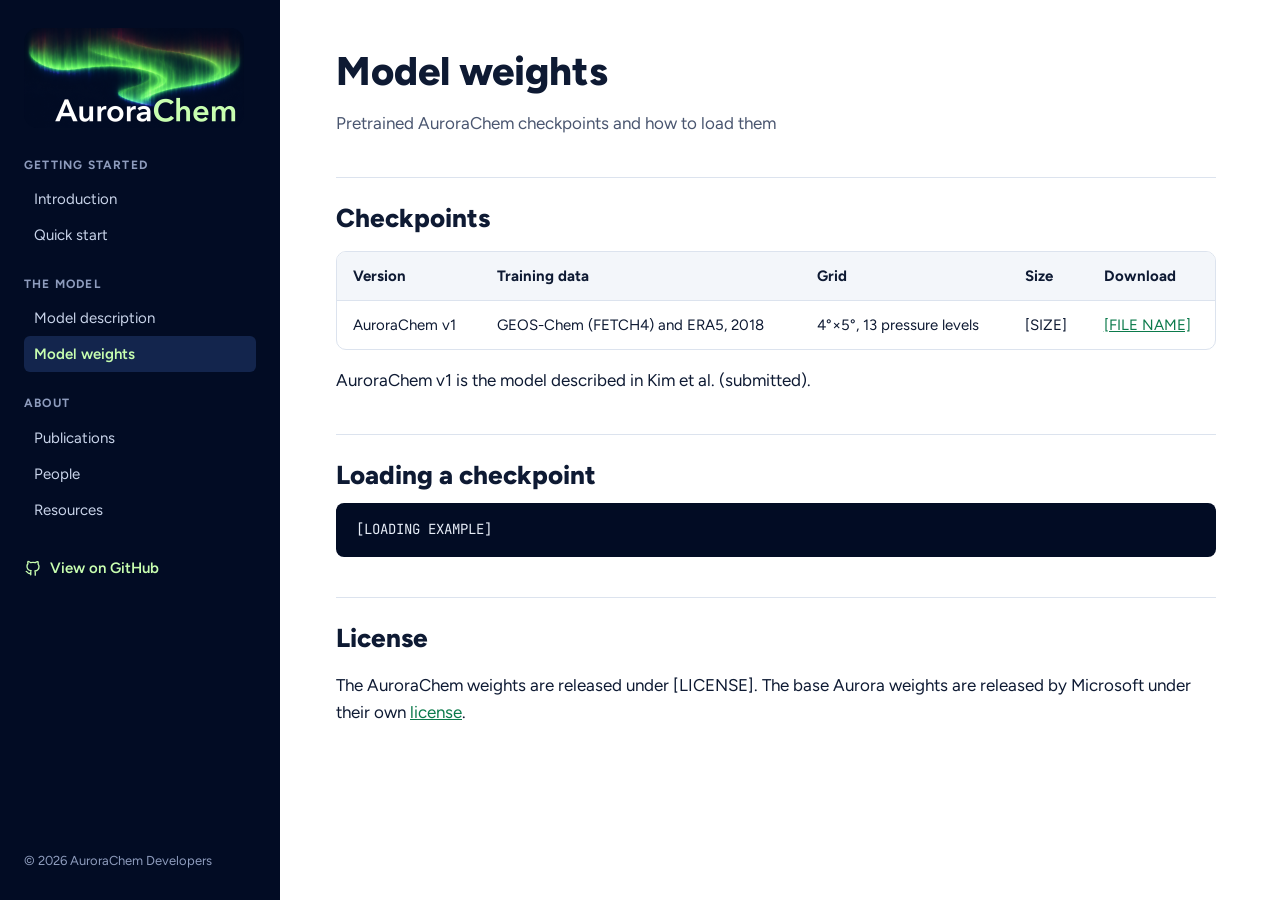
==== model-weights.html @ 31a06363 "Updating website, A. Turner" ====
<!doctype html>
<html lang="en">
<head>
  <meta charset="utf-8">
  <meta name="viewport" content="width=device-width, initial-scale=1">
  <title>Model weights | AuroraChem</title>
  <meta name="description" content="Pretrained AuroraChem checkpoints and how to load them.">
  <link rel="icon" href="images/logo.ico">
  <link rel="preconnect" href="https://fonts.googleapis.com">
  <link rel="preconnect" href="https://fonts.gstatic.com" crossorigin>
  <link href="https://fonts.googleapis.com/css2?family=Figtree:wght@400;500;600;700;800&amp;family=JetBrains+Mono:wght@400;500&amp;display=swap" rel="stylesheet">
  <link rel="stylesheet" href="css/style.css">
</head>
<body>
  <div class="layout">
    <aside class="sidebar" id="sidebar">
      <div class="sidebar-top">
        <a class="logo" href="index.html" aria-label="AuroraChem home">
          <img src="images/logo-web.png" alt="AuroraChem" width="880" height="400">
        </a>
        <button class="menu-toggle" type="button" aria-label="Open menu" aria-expanded="false" aria-controls="sidebar-menu">
          <svg width="22" height="22" viewBox="0 0 24 24" fill="none" stroke="currentColor" stroke-width="2" stroke-linecap="round" aria-hidden="true"><path d="M4 6h16M4 12h16M4 18h16"></path></svg>
        </button>
      </div>
      <div class="sidebar-menu" id="sidebar-menu">
      <nav class="nav" aria-label="Site">
        <div>
          <div class="nav-label">Getting started</div>
          <a href="index.html">Introduction</a>
          <a href="quick-start.html">Quick start</a>
        </div>
        <div>
          <div class="nav-label">The model</div>
          <a href="model.html">Model description</a>
          <a href="model-weights.html" aria-current="page">Model weights</a>
        </div>
        <div>
          <div class="nav-label">About</div>
          <a href="publications.html">Publications</a>
          <a href="people.html">People</a>
          <a href="resources.html">Resources</a>
        </div>
      </nav>
      <a class="github-link" href="https://github.com/AuroraChem"><svg width="18" height="18" viewBox="0 0 24 24" fill="none" stroke="currentColor" stroke-width="1.8" stroke-linecap="round" stroke-linejoin="round" aria-hidden="true"><path d="M9 19c-4 1.5-4-2-6-2.5m12 5v-3.5c0-1 .1-1.4-.5-2 2.8-.3 5.5-1.4 5.5-6a4.6 4.6 0 0 0-1.3-3.2 4.2 4.2 0 0 0-.1-3.2s-1.1-.3-3.5 1.3a12 12 0 0 0-6.2 0C6.5 2.8 5.4 3.1 5.4 3.1a4.2 4.2 0 0 0-.1 3.2A4.6 4.6 0 0 0 4 9.5c0 4.6 2.7 5.7 5.5 6-.6.6-.6 1.2-.5 2V21"></path></svg> View on GitHub</a>
      <div class="copyright">&copy; 2026 AuroraChem Developers</div>
      </div>
    </aside>

    <main class="content">
      <div class="content-inner">
        <h1>Model weights</h1>
        <p class="lede">Pretrained AuroraChem checkpoints and how to load them</p>

        <h2>Checkpoints</h2>
        <div class="table-wrap">
          <table>
            <thead>
              <tr><th>Version</th><th>Training data</th><th>Grid</th><th>Size</th><th>Download</th></tr>
            </thead>
            <tbody>
              <tr>
                <td>AuroraChem v1</td>
                <td>GEOS-Chem (FETCH4) and ERA5, 2018</td>
                <td>4&deg;&times;5&deg;, 13 pressure levels</td>
                <td>[SIZE]</td>
                <td><a href="[WEIGHTS URL]">[FILE NAME]</a></td>
              </tr>
            </tbody>
          </table>
        </div>
        <p>AuroraChem v1 is the model described in Kim et al. (submitted).</p>

        <h2>Loading a checkpoint</h2>
<pre><code>[LOADING EXAMPLE]</code></pre>

        <h2>License</h2>
        <p>The AuroraChem weights are released under [LICENSE]. The base Aurora weights are released by Microsoft under their own <a href="https://github.com/microsoft/aurora">license</a>.</p>
      </div>
    </main>
  </div>
  <script>
    (function () {
      var sb = document.getElementById('sidebar');
      var btn = sb.querySelector('.menu-toggle');
      btn.addEventListener('click', function () {
        var open = sb.classList.toggle('open');
        btn.setAttribute('aria-expanded', open ? 'true' : 'false');
        btn.setAttribute('aria-label', open ? 'Close menu' : 'Open menu');
      });
    })();
  </script>
</body>
</html>
---- css/style.css ----
/* AuroraChem site styles */

:root {
  --navy: #020C24;
  --navy-2: #13254D;
  --ink: #0E1A33;
  --muted: #4A5670;
  --line: #DCE3EE;
  --surface: #F3F6FA;
  --green: #0B7A4B;
  --green-dark: #075C38;
  --aurora: #C8FFB0;
  --side-text: #C9D4EA;
  --side-label: #8E9CBD;
  --mono: "JetBrains Mono", ui-monospace, SFMono-Regular, Menlo, monospace;
}

* { box-sizing: border-box; }

html { scroll-behavior: smooth; }

body {
  margin: 0;
  font-family: "Figtree", system-ui, -apple-system, "Segoe UI", sans-serif;
  color: var(--ink);
  background: #FFFFFF;
  line-height: 1.6;
}

a { color: var(--green); }
a:hover { color: var(--green-dark); }

img { max-width: 100%; height: auto; display: block; }

/* ---------- Layout ---------- */

.layout {
  display: flex;
  min-height: 100vh;
}

.sidebar {
  flex: 0 0 280px;
  background: var(--navy);
  color: var(--side-text);
  padding: 28px 24px;
  display: flex;
  flex-direction: column;
  gap: 28px;
  position: sticky;
  top: 0;
  height: 100vh;
  overflow-y: auto;
}

.sidebar .logo img { width: 100%; max-width: 220px; }

.nav { display: flex; flex-direction: column; gap: 22px; font-size: 15px; }

.nav-label {
  font-size: 12px;
  font-weight: 700;
  letter-spacing: 0.1em;
  text-transform: uppercase;
  color: var(--side-label);
  margin-bottom: 6px;
}

.nav a {
  display: block;
  padding: 6px 10px;
  border-radius: 6px;
  color: var(--side-text);
  text-decoration: none;
}

.nav a:hover { background: var(--navy-2); color: #FFFFFF; }

.nav a[aria-current="page"] {
  background: var(--navy-2);
  color: var(--aurora);
  font-weight: 600;
}

.github-link {
  display: inline-flex;
  align-items: center;
  gap: 8px;
  color: var(--aurora);
  text-decoration: none;
  font-weight: 600;
  font-size: 15px;
}

.github-link:hover { color: #FFFFFF; }

.copyright { font-size: 13px; color: var(--side-label); margin-top: auto; }

.content {
  flex: 1 1 auto;
  min-width: 0;
  padding: 48px clamp(20px, 5vw, 56px) 88px;
}

.content-inner { max-width: 880px; }
.content-inner.wide { max-width: 1100px; }

/* Mobile: sidebar becomes a top bar with a toggle menu */
.menu-toggle { display: none; }

@media (max-width: 860px) {
  .layout { flex-direction: column; }
  .sidebar {
    position: static;
    height: auto;
    flex: none;
    padding: 16px 20px;
    gap: 16px;
  }
  .sidebar-top {
    display: flex;
    align-items: center;
    justify-content: space-between;
    gap: 16px;
  }
  .sidebar .logo img { max-width: 150px; }
  .menu-toggle {
    display: inline-flex;
    align-items: center;
    justify-content: center;
    width: 44px;
    height: 44px;
    background: transparent;
    border: 1.5px solid #5D6E94;
    border-radius: 8px;
    color: var(--aurora);
    cursor: pointer;
  }
  .sidebar-menu { display: none; flex-direction: column; gap: 20px; }
  .sidebar.open .sidebar-menu { display: flex; }
  .copyright { margin-top: 0; }
}

@media (min-width: 861px) {
  .sidebar-menu { display: flex; flex-direction: column; gap: 28px; flex: 1; }
}

/* ---------- Typography ---------- */

h1 { margin: 0 0 16px; font-size: clamp(30px, 4vw, 40px); font-weight: 800; line-height: 1.15; }
h2 {
  margin: 40px 0 12px;
  padding-top: 24px;
  border-top: 1px solid var(--line);
  font-size: 26px;
  font-weight: 800;
  line-height: 1.25;
}
h3 { margin: 0 0 8px; font-size: 18px; font-weight: 700; }

.lede { font-size: 18px; color: var(--muted); margin: 0 0 8px; }

.content p, .content li { font-size: 17px; }
.content ul, .content ol { padding-left: 22px; }
.content li + li { margin-top: 10px; }

.muted { color: var(--muted); }

sub, sup { line-height: 0; }

/* ---------- Components ---------- */

.button-row { display: flex; flex-wrap: wrap; gap: 12px; margin: 24px 0 8px; }

.button {
  display: inline-block;
  padding: 12px 22px;
  border-radius: 8px;
  font-weight: 700;
  font-size: 16px;
  text-decoration: none;
}

.button-primary { background: var(--navy); color: var(--aurora); }
.button-primary:hover { background: var(--navy-2); color: var(--aurora); }

.button-secondary { color: var(--green); border: 1.5px solid var(--green); padding: 10.5px 20px; }
.button-secondary:hover { background: var(--surface); }

figure { margin: 24px 0; }
figure img { border: 1px solid var(--line); border-radius: 8px; width: 100%; }
figcaption { margin-top: 10px; font-size: 15px; color: var(--muted); }

.stat-grid {
  display: grid;
  grid-template-columns: repeat(auto-fit, minmax(220px, 1fr));
  gap: 16px;
  margin: 20px 0;
}

.stat {
  background: var(--surface);
  border-radius: 10px;
  padding: 18px 20px;
}

.stat-label { font-size: 15px; color: var(--muted); }
.stat-value { font-size: 30px; font-weight: 800; line-height: 1.2; }
.stat-note { font-size: 15px; color: var(--muted); margin-left: 8px; font-weight: 400; }

.card-grid {
  display: grid;
  grid-template-columns: repeat(auto-fit, minmax(280px, 1fr));
  gap: 16px;
  margin: 20px 0;
}

.card {
  border: 1px solid var(--line);
  border-radius: 10px;
  padding: 20px 22px;
}

.card ul { margin: 0; padding-left: 20px; }
.card li { font-size: 16px; color: var(--muted); }
.card li + li { margin-top: 6px; }

a.card { display: block; text-decoration: none; color: var(--ink); }
a.card:hover { border-color: var(--green); background: var(--surface); }
a.card .card-title { font-size: 18px; font-weight: 700; color: var(--green); }
a.card .card-text { font-size: 15px; color: var(--muted); }

.callout {
  background: var(--surface);
  border-radius: 10px;
  padding: 20px 24px;
  margin: 32px 0 0;
  font-size: 16px;
}

pre, code { font-family: var(--mono); }

pre {
  margin: 0;
  background: var(--navy);
  color: #E6ECF7;
  border-radius: 8px;
  padding: 16px 20px;
  font-size: 14px;
  line-height: 1.55;
  overflow-x: auto;
}

:not(pre) > code {
  background: var(--surface);
  border-radius: 4px;
  padding: 1px 6px;
  font-size: 0.9em;
}

.table-wrap {
  overflow-x: auto;
  border: 1px solid var(--line);
  border-radius: 10px;
  margin: 16px 0;
}

table { width: 100%; border-collapse: collapse; font-size: 15px; min-width: 620px; }
th { text-align: left; background: var(--surface); font-weight: 700; }
th, td { padding: 12px 16px; vertical-align: top; }
tbody tr { border-top: 1px solid var(--line); }

.badge {
  display: inline-block;
  font-size: 13px;
  font-weight: 700;
  color: var(--navy);
  background: var(--aurora);
  border-radius: 4px;
  padding: 2px 8px;
}

/* Quick start steps */
.content .steps { list-style: none; padding: 0; margin: 32px 0 0; counter-reset: step; }
.steps > li { display: flex; gap: 20px; margin: 0 0 36px; counter-increment: step; }
.steps > li::before {
  content: counter(step);
  flex: 0 0 40px;
  height: 40px;
  border-radius: 50%;
  background: var(--navy);
  color: var(--aurora);
  display: flex;
  align-items: center;
  justify-content: center;
  font-weight: 800;
}
.steps .step-body { flex: 1; min-width: 0; }
.steps h3 { font-size: 22px; margin: 4px 0 8px; }

/* Model page: overview text with an on-this-page list beside it */
.overview-toc { display: flex; flex-wrap: wrap; gap: 24px 48px; align-items: flex-start; }
.overview-text { flex: 999 1 420px; min-width: 0; }
.overview-text h2 { margin-top: 0; padding-top: 0; border-top: 0; }
.toc { flex: 1 1 180px; max-width: 240px; font-size: 15px; padding-top: 8px; }
.toc-label { font-size: 12px; font-weight: 700; letter-spacing: 0.1em; text-transform: uppercase; color: var(--muted); margin-bottom: 10px; }
.toc a { display: block; padding: 4px 0 4px 14px; text-decoration: none; border-left: 1px solid var(--line); }
.toc a:hover { border-left-color: var(--green); }

@media (max-width: 860px) {
  .toc { max-width: none; }
}

/* Publications */
.content .pub-list { list-style: none; padding: 0; margin: 16px 0; }
.pub-list li { padding: 16px 0; border-bottom: 1px solid var(--line); margin: 0; }
.pub-list li:last-child { border-bottom: 0; }

.pub-feature {
  display: flex;
  flex-wrap: wrap;
  gap: 20px;
  align-items: flex-start;
  border: 1px solid var(--line);
  border-radius: 12px;
  padding: 24px;
  margin: 16px 0;
}
.pub-feature .pub-text { flex: 1 1 420px; min-width: 0; }
.pub-feature img { flex: 0 0 200px; width: 200px; border: 1px solid var(--line); border-radius: 6px; }
.pub-title { font-size: 19px; font-weight: 700; line-height: 1.35; margin: 8px 0 6px; }

/* People */
.people-grid {
  display: grid;
  grid-template-columns: repeat(auto-fill, minmax(190px, 1fr));
  gap: 32px 24px;
  margin: 32px 0;
}
.person { text-align: center; }
.avatar {
  width: 140px;
  height: 140px;
  margin: 0 auto 14px;
  border-radius: 50%;
  background: var(--navy-2);
  color: var(--aurora);
  display: flex;
  align-items: center;
  justify-content: center;
  font-size: 40px;
  font-weight: 800;
  object-fit: cover;
}
.person-name { font-size: 18px; font-weight: 700; }
.person-affil { font-size: 15px; color: var(--muted); }

.contact {
  display: flex;
  flex-wrap: wrap;
  justify-content: space-between;
  align-items: center;
  gap: 16px;
}
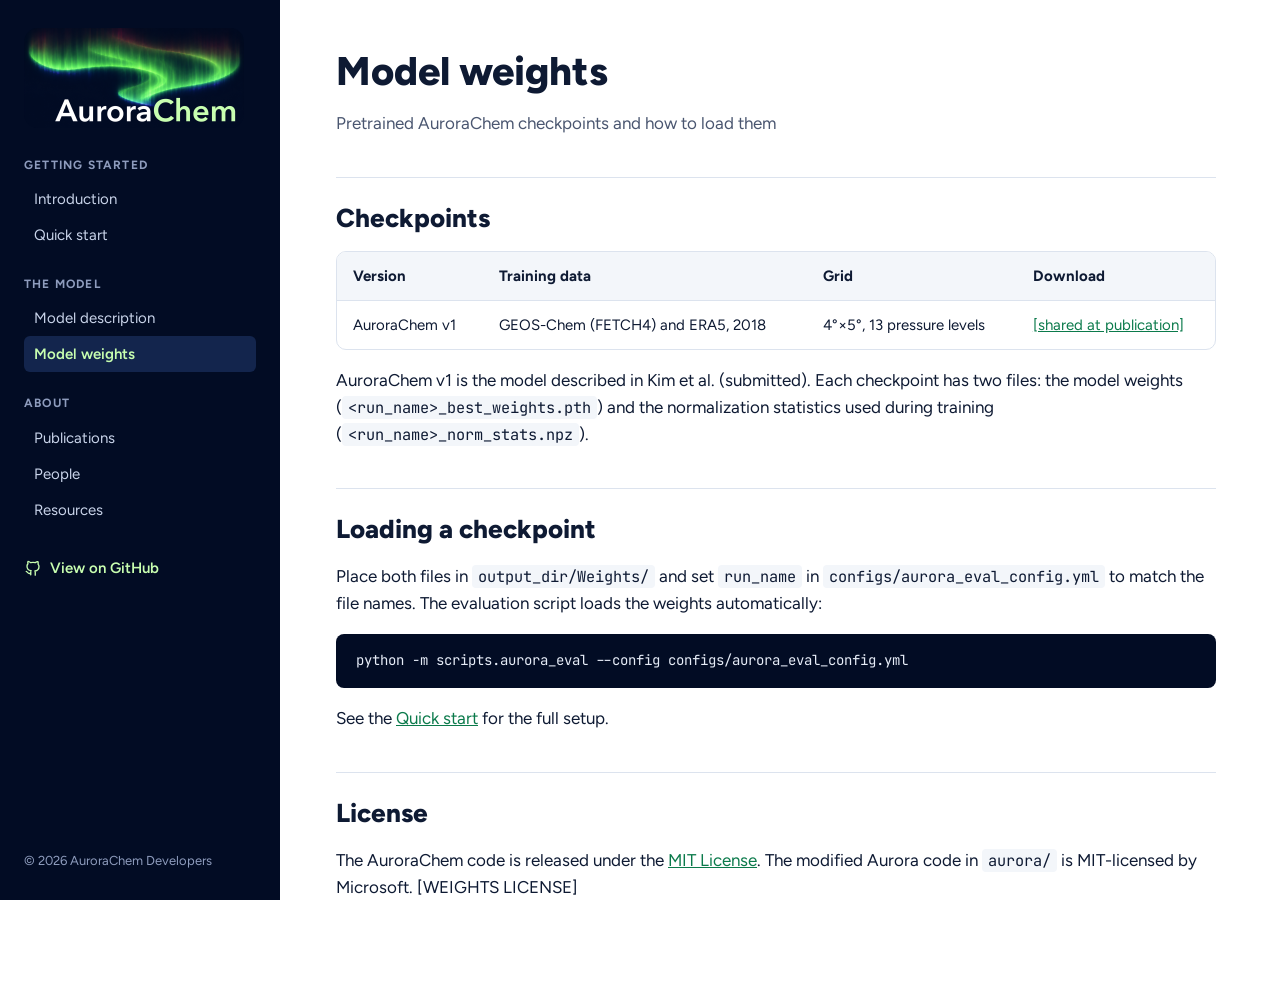
==== commit ca134bae: "Updating website, A. Turner" ====
--- a/model-weights.html
+++ b/model-weights.html
@@ -41,7 +41,7 @@
           <a href="resources.html">Resources</a>
         </div>
       </nav>
-      <a class="github-link" href="https://github.com/AuroraChem"><svg width="18" height="18" viewBox="0 0 24 24" fill="none" stroke="currentColor" stroke-width="1.8" stroke-linecap="round" stroke-linejoin="round" aria-hidden="true"><path d="M9 19c-4 1.5-4-2-6-2.5m12 5v-3.5c0-1 .1-1.4-.5-2 2.8-.3 5.5-1.4 5.5-6a4.6 4.6 0 0 0-1.3-3.2 4.2 4.2 0 0 0-.1-3.2s-1.1-.3-3.5 1.3a12 12 0 0 0-6.2 0C6.5 2.8 5.4 3.1 5.4 3.1a4.2 4.2 0 0 0-.1 3.2A4.6 4.6 0 0 0 4 9.5c0 4.6 2.7 5.7 5.5 6-.6.6-.6 1.2-.5 2V21"></path></svg> View on GitHub</a>
+      <a class="github-link" href="https://github.com/AuroraChem/AuroraChem"><svg width="18" height="18" viewBox="0 0 24 24" fill="none" stroke="currentColor" stroke-width="1.8" stroke-linecap="round" stroke-linejoin="round" aria-hidden="true"><path d="M9 19c-4 1.5-4-2-6-2.5m12 5v-3.5c0-1 .1-1.4-.5-2 2.8-.3 5.5-1.4 5.5-6a4.6 4.6 0 0 0-1.3-3.2 4.2 4.2 0 0 0-.1-3.2s-1.1-.3-3.5 1.3a12 12 0 0 0-6.2 0C6.5 2.8 5.4 3.1 5.4 3.1a4.2 4.2 0 0 0-.1 3.2A4.6 4.6 0 0 0 4 9.5c0 4.6 2.7 5.7 5.5 6-.6.6-.6 1.2-.5 2V21"></path></svg> View on GitHub</a>
       <div class="copyright">&copy; 2026 AuroraChem Developers</div>
       </div>
     </aside>
@@ -55,26 +55,27 @@
         <div class="table-wrap">
           <table>
             <thead>
-              <tr><th>Version</th><th>Training data</th><th>Grid</th><th>Size</th><th>Download</th></tr>
+              <tr><th>Version</th><th>Training data</th><th>Grid</th><th>Download</th></tr>
             </thead>
             <tbody>
               <tr>
                 <td>AuroraChem v1</td>
                 <td>GEOS-Chem (FETCH4) and ERA5, 2018</td>
                 <td>4&deg;&times;5&deg;, 13 pressure levels</td>
-                <td>[SIZE]</td>
-                <td><a href="[WEIGHTS URL]">[FILE NAME]</a></td>
+                <td><a href="[ZENODO URL]">[shared at publication]</a></td>
               </tr>
             </tbody>
           </table>
         </div>
-        <p>AuroraChem v1 is the model described in Kim et al. (submitted).</p>
+        <p>AuroraChem v1 is the model described in Kim et al. (submitted). Each checkpoint has two files: the model weights (<code>&lt;run_name&gt;_best_weights.pth</code>) and the normalization statistics used during training (<code>&lt;run_name&gt;_norm_stats.npz</code>).</p>
 
         <h2>Loading a checkpoint</h2>
-<pre><code>[LOADING EXAMPLE]</code></pre>
+        <p>Place both files in <code>output_dir/Weights/</code> and set <code>run_name</code> in <code>configs/aurora_eval_config.yml</code> to match the file names. The evaluation script loads the weights automatically:</p>
+<pre><code>python -m scripts.aurora_eval --config configs/aurora_eval_config.yml</code></pre>
+        <p>See the <a href="quick-start.html">Quick start</a> for the full setup.</p>
 
         <h2>License</h2>
-        <p>The AuroraChem weights are released under [LICENSE]. The base Aurora weights are released by Microsoft under their own <a href="https://github.com/microsoft/aurora">license</a>.</p>
+        <p>The AuroraChem code is released under the <a href="https://github.com/AuroraChem/AuroraChem/blob/main/LICENSE">MIT License</a>. The modified Aurora code in <code>aurora/</code> is MIT-licensed by Microsoft. [WEIGHTS LICENSE]</p>
       </div>
     </main>
   </div>
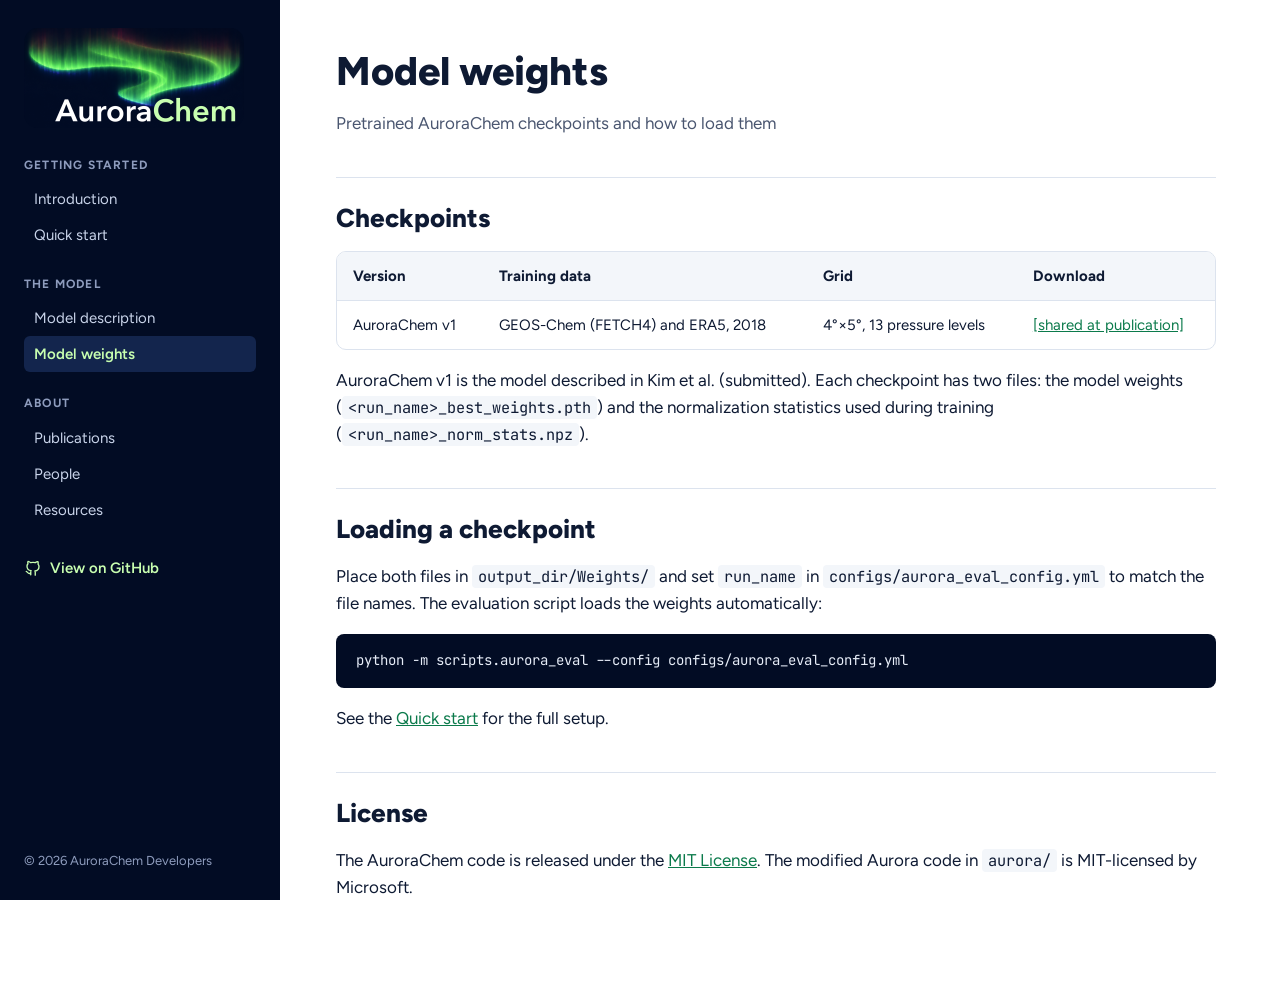
==== commit eae3bd62: "Updating website, A. Turner" ====
--- a/model-weights.html
+++ b/model-weights.html
@@ -75,7 +75,7 @@
         <p>See the <a href="quick-start.html">Quick start</a> for the full setup.</p>
 
         <h2>License</h2>
-        <p>The AuroraChem code is released under the <a href="https://github.com/AuroraChem/AuroraChem/blob/main/LICENSE">MIT License</a>. The modified Aurora code in <code>aurora/</code> is MIT-licensed by Microsoft. [WEIGHTS LICENSE]</p>
+        <p>The AuroraChem code is released under the <a href="https://github.com/AuroraChem/AuroraChem/blob/main/LICENSE">MIT License</a>. The modified Aurora code in <code>aurora/</code> is MIT-licensed by Microsoft.</p>
       </div>
     </main>
   </div>
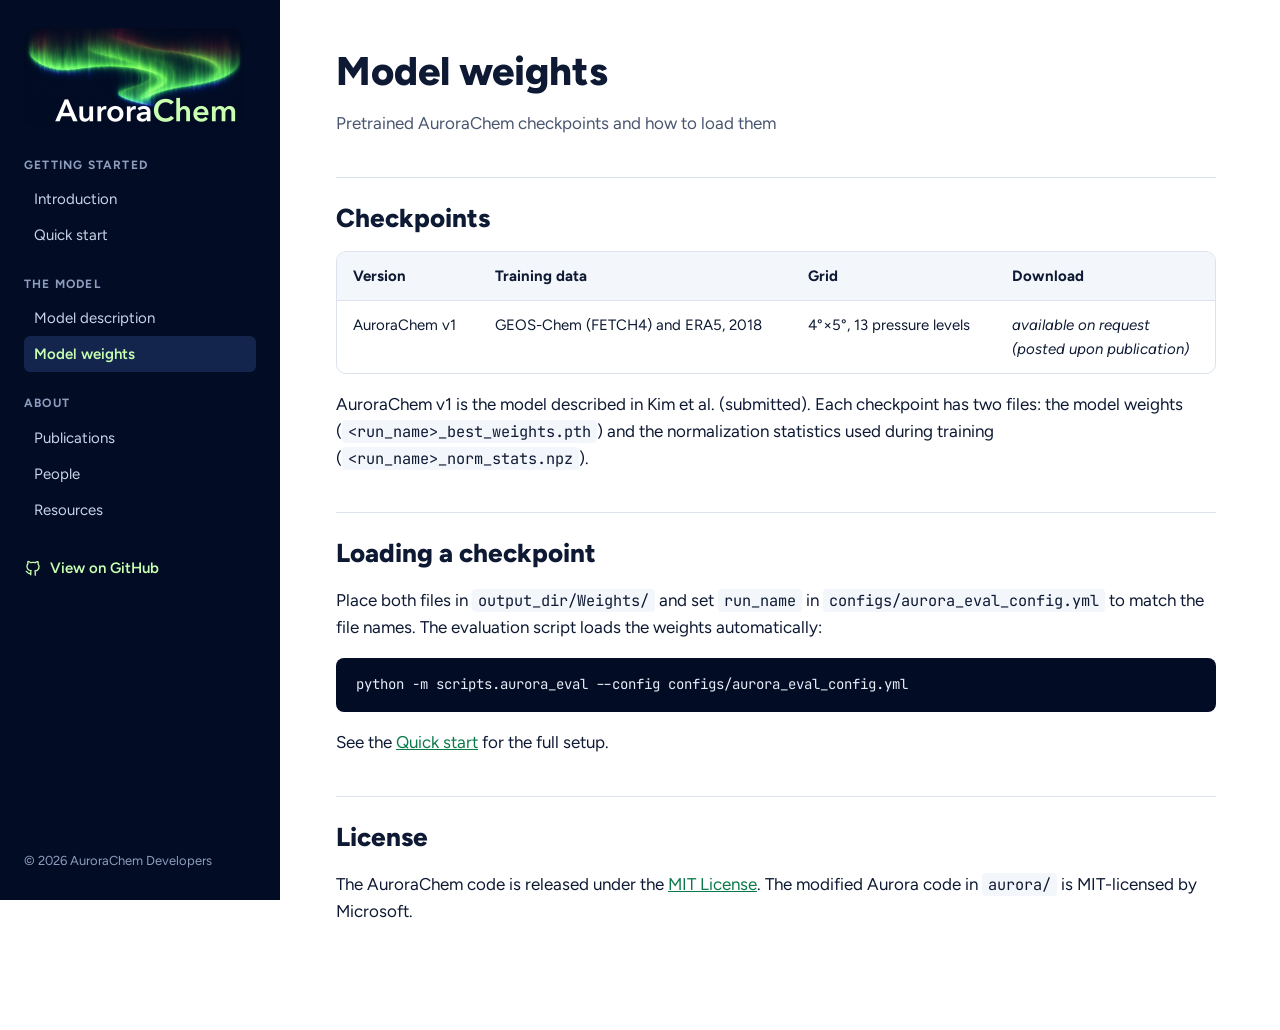
==== commit dc0340cd: "Updating website, A. Turner" ====
--- a/model-weights.html
+++ b/model-weights.html
@@ -62,7 +62,8 @@
                 <td>AuroraChem v1</td>
                 <td>GEOS-Chem (FETCH4) and ERA5, 2018</td>
                 <td>4&deg;&times;5&deg;, 13 pressure levels</td>
-                <td><a href="[ZENODO URL]">[shared at publication]</a></td>
+                <!--<td><a href="[ZENODO URL]">[available upon publication]</a></td>-->
+                <td><i>available on request<br > (posted upon publication)</i></td>
               </tr>
             </tbody>
           </table>
